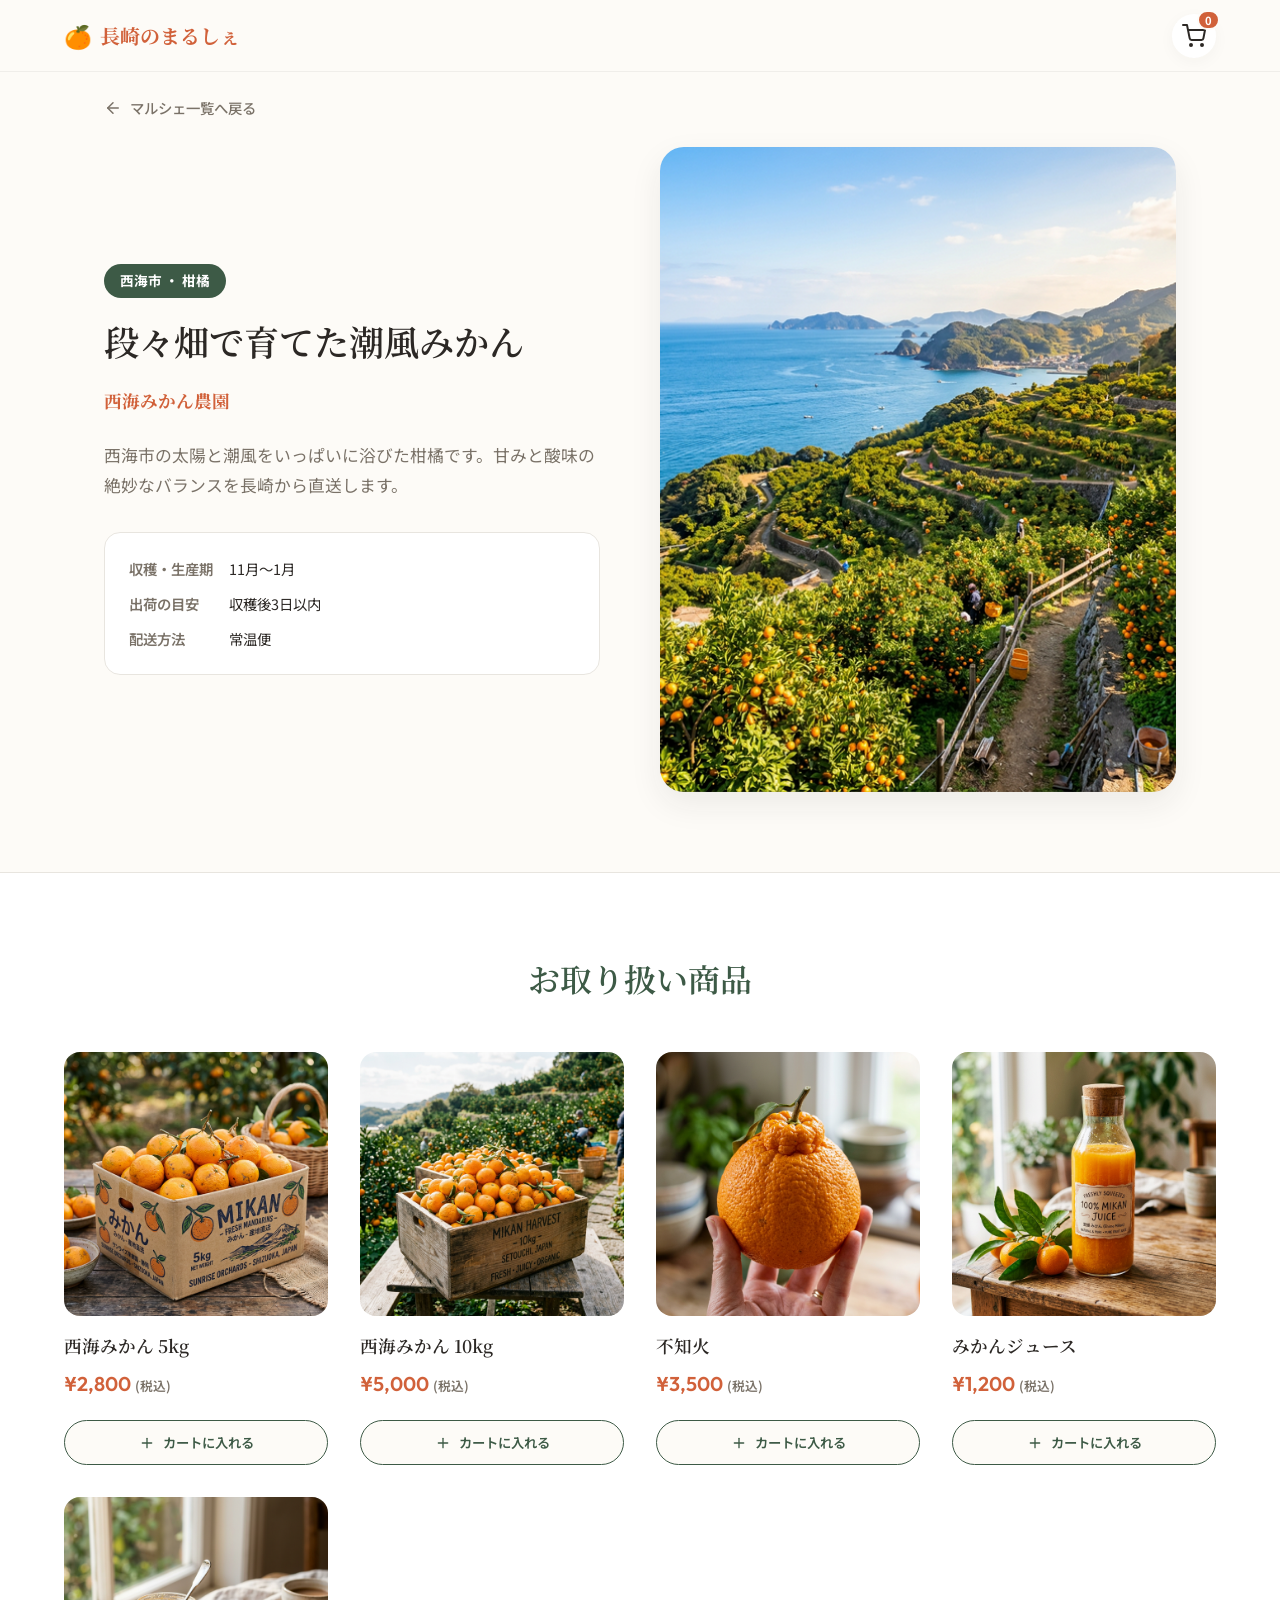
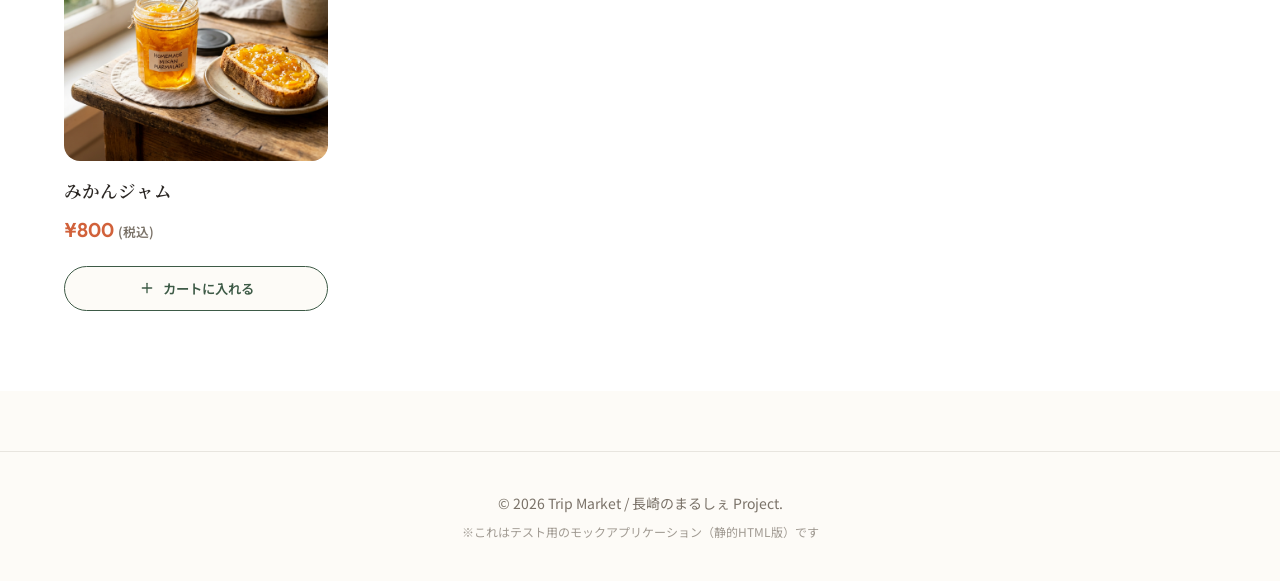
==== shop01.html @ 1cb3d5d9 "最初" ====
<!DOCTYPE html>
<html lang="ja">
<head>
    <meta charset="UTF-8">
    <meta name="viewport" content="width=device-width, initial-scale=1.0">
    <title>西海みかん農園 | 長崎のまるしぇ</title>
    <link rel="preconnect" href="https://fonts.googleapis.com">
    <link rel="preconnect" href="https://fonts.gstatic.com" crossorigin>
    <link href="https://fonts.googleapis.com/css2?family=Noto+Sans+JP:wght@400;500;700&family=Noto+Serif+JP:wght@400;600;900&family=Outfit:wght@300;400;600&display=swap" rel="stylesheet">
    <link rel="stylesheet" href="style.css">
    <meta name="theme-color" content="#fdfbf7">
</head>
<body>
    <header class="global-header">
        <a href="index.html" class="brand-logo">
            <span class="marche-icon">🍊</span> 長崎のまるしぇ
        </a>
        <div class="header-actions">
            <button class="cart-btn" aria-label="カートを見る">
                <svg width="24" height="24" viewBox="0 0 24 24" fill="none" stroke="currentColor" stroke-width="2" stroke-linecap="round" stroke-linejoin="round"><circle cx="9" cy="21" r="1"></circle><circle cx="20" cy="21" r="1"></circle><path d="M1 1h4l2.68 13.39a2 2 0 0 0 2 1.61h9.72a2 2 0 0 0 2-1.61L23 6H6"></path></svg>
                <span class="cart-badge">0</span>
            </button>
        </div>
    </header>

<main>
    <div class="shop-view">
        <div class="shop-nav">
            <a href="index.html" class="back-btn">
                <svg width="18" height="18" viewBox="0 0 24 24" fill="none" stroke="currentColor" stroke-width="2" stroke-linecap="round" stroke-linejoin="round"><line x1="19" y1="12" x2="5" y2="12"></line><polyline points="12 19 5 12 12 5"></polyline></svg>
                マルシェ一覧へ戻る
            </a>
        </div>
        <div class="shop-hero">
            <div class="shop-hero-content">
                <span class="shop-hero-area">西海市 ・ 柑橘</span>
                <h1 class="shop-hero-concept serif">段々畑で育てた潮風みかん</h1>
                <h2 class="shop-hero-name">西海みかん農園</h2>
                <p class="shop-hero-desc">西海市の太陽と潮風をいっぱいに浴びた柑橘です。甘みと酸味の絶妙なバランスを長崎から直送します。</p>
                <div class="shop-meta-info">
                    <div class="shop-meta-item">
                        <span class="shop-meta-label">収穫・生産期</span>
                        <span class="shop-meta-value">11月〜1月</span>
                    </div>
                    <div class="shop-meta-item">
                        <span class="shop-meta-label">出荷の目安</span>
                        <span class="shop-meta-value">収穫後3日以内</span>
                    </div>
                    <div class="shop-meta-item">
                        <span class="shop-meta-label">配送方法</span>
                        <span class="shop-meta-value">常温便</span>
                    </div>
                </div>
            </div>
            <div class="shop-hero-image">
                <img src="images/shop01_hero.png" alt="西海みかん農園のイメージ">
            </div>
        </div>
        <div class="products-section">
            <div class="products-section-inner">
                <h3 class="section-title serif">お取り扱い商品</h3>
                <div class="products-grid">

                    <div class="product-card">
                        <div class="product-img-wrap">
                            <img src="images/shop01_p1.png" alt="西海みかん 5kg" class="product-img" loading="lazy">
                        </div>
                        <div class="product-info">
                            <h4 class="product-name">西海みかん 5kg</h4>
                            <div class="product-price">&yen;2,800 <span>(税込)</span></div>
                            <button class="add-cart-btn" onclick="addToCart('p001')">
                                <svg width="16" height="16" viewBox="0 0 24 24" fill="none" stroke="currentColor" stroke-width="2" stroke-linecap="round" stroke-linejoin="round"><line x1="12" y1="5" x2="12" y2="19"></line><line x1="5" y1="12" x2="19" y2="12"></line></svg>
                                カートに入れる
                            </button>
                        </div>
                    </div>

                    <div class="product-card">
                        <div class="product-img-wrap">
                            <img src="images/shop01_p2.png" alt="西海みかん 10kg" class="product-img" loading="lazy">
                        </div>
                        <div class="product-info">
                            <h4 class="product-name">西海みかん 10kg</h4>
                            <div class="product-price">&yen;5,000 <span>(税込)</span></div>
                            <button class="add-cart-btn" onclick="addToCart('p002')">
                                <svg width="16" height="16" viewBox="0 0 24 24" fill="none" stroke="currentColor" stroke-width="2" stroke-linecap="round" stroke-linejoin="round"><line x1="12" y1="5" x2="12" y2="19"></line><line x1="5" y1="12" x2="19" y2="12"></line></svg>
                                カートに入れる
                            </button>
                        </div>
                    </div>

                    <div class="product-card">
                        <div class="product-img-wrap">
                            <img src="images/shop01_p3.png" alt="不知火" class="product-img" loading="lazy">
                        </div>
                        <div class="product-info">
                            <h4 class="product-name">不知火</h4>
                            <div class="product-price">&yen;3,500 <span>(税込)</span></div>
                            <button class="add-cart-btn" onclick="addToCart('p003')">
                                <svg width="16" height="16" viewBox="0 0 24 24" fill="none" stroke="currentColor" stroke-width="2" stroke-linecap="round" stroke-linejoin="round"><line x1="12" y1="5" x2="12" y2="19"></line><line x1="5" y1="12" x2="19" y2="12"></line></svg>
                                カートに入れる
                            </button>
                        </div>
                    </div>

                    <div class="product-card">
                        <div class="product-img-wrap">
                            <img src="images/shop01_p4.png" alt="みかんジュース" class="product-img" loading="lazy">
                        </div>
                        <div class="product-info">
                            <h4 class="product-name">みかんジュース</h4>
                            <div class="product-price">&yen;1,200 <span>(税込)</span></div>
                            <button class="add-cart-btn" onclick="addToCart('p004')">
                                <svg width="16" height="16" viewBox="0 0 24 24" fill="none" stroke="currentColor" stroke-width="2" stroke-linecap="round" stroke-linejoin="round"><line x1="12" y1="5" x2="12" y2="19"></line><line x1="5" y1="12" x2="19" y2="12"></line></svg>
                                カートに入れる
                            </button>
                        </div>
                    </div>

                    <div class="product-card">
                        <div class="product-img-wrap">
                            <img src="images/shop01_p5.png" alt="みかんジャム" class="product-img" loading="lazy">
                        </div>
                        <div class="product-info">
                            <h4 class="product-name">みかんジャム</h4>
                            <div class="product-price">&yen;800 <span>(税込)</span></div>
                            <button class="add-cart-btn" onclick="addToCart('p005')">
                                <svg width="16" height="16" viewBox="0 0 24 24" fill="none" stroke="currentColor" stroke-width="2" stroke-linecap="round" stroke-linejoin="round"><line x1="12" y1="5" x2="12" y2="19"></line><line x1="5" y1="12" x2="19" y2="12"></line></svg>
                                カートに入れる
                            </button>
                        </div>
                    </div>

                </div>
            </div>
        </div>
    </div>
</main>

    <footer class="global-footer">
        <p>&copy; 2026 Trip Market / 長崎のまるしぇ Project.</p>
        <p class="footnote">※これはテスト用のモックアプリケーション（静的HTML版）です</p>
    </footer>
    <script>
        // Simple global cart logic
        let cartCount = 0;
        function addToCart(productId) {
            cartCount++;
            const badge = document.querySelector('.cart-badge');
            if (badge) {
                badge.textContent = cartCount;
                badge.style.transform = 'scale(1.5)';
                setTimeout(() => { badge.style.transform = 'scale(1)'; }, 200);
            }
        }
    </script>
</body></html>
---- style.css ----
/* ==================================
   CSS Variables & Design Tokens
   ================================== */
:root {
  /* Warm, natural palette inspired by Nagasaki Marche */
  --color-primary: #D1613A; /* Terracotta / Mikan */
  --color-primary-dark: #A84928;
  --color-secondary: #3D5A46; /* Matcha / Forest Green */
  --color-secondary-light: #5A7E65;
  --color-bg-body: #FDFBF7; /* Warm Paper */
  --color-bg-surface: #FFFFFF;
  --color-text-main: #2C2825;
  --color-text-muted: #7A7268;
  --color-border: #E8E5DF;
  
  --font-serif: 'Noto Serif JP', serif;
  --font-sans: 'Noto Sans JP', sans-serif;
  --font-en: 'Outfit', sans-serif;
  
  --shadow-sm: 0 4px 16px rgba(44, 40, 37, 0.04);
  --shadow-md: 0 12px 32px rgba(44, 40, 37, 0.08);
  --shadow-hover: 0 20px 48px rgba(44, 40, 37, 0.12);
  
  --radius-sm: 8px;
  --radius-md: 16px;
  --radius-lg: 24px;
  --radius-full: 999px;
  
  --transition-fast: all 0.2s cubic-bezier(0.25, 0.8, 0.25, 1);
  --transition-smooth: all 0.4s cubic-bezier(0.16, 1, 0.3, 1);
  
  --spacing-container: 5vw;
}

/* ==================================
   Reset & Base Styles
   ================================== */
* {
  margin: 0;
  padding: 0;
  box-sizing: border-box;
}

body {
  font-family: var(--font-sans);
  background-color: var(--color-bg-body);
  color: var(--color-text-main);
  line-height: 1.6;
  -webkit-font-smoothing: antialiased;
  -moz-osx-font-smoothing: grayscale;
}

h1, h2, h3, h4, .serif {
  font-family: var(--font-serif);
  font-weight: 600;
}

a {
  text-decoration: none;
  color: inherit;
}

img {
  max-width: 100%;
  border-radius: var(--radius-sm);
  display: block;
}

button {
  font-family: var(--font-sans);
  cursor: pointer;
  border: none;
  background: none;
}

/* ==================================
   Layout & Components
   ================================== */
.global-header {
  position: fixed;
  top: 0;
  left: 0;
  right: 0;
  height: 72px;
  background: rgba(253, 251, 247, 0.85);
  backdrop-filter: blur(12px);
  -webkit-backdrop-filter: blur(12px);
  display: flex;
  align-items: center;
  justify-content: space-between;
  padding: 0 var(--spacing-container);
  z-index: 100;
  border-bottom: 1px solid rgba(0,0,0,0.05);
  transition: var(--transition-smooth);
}

.brand-logo {
  font-family: var(--font-serif);
  font-size: 1.25rem;
  font-weight: 700;
  color: var(--color-primary);
  display: flex;
  align-items: center;
  gap: 8px;
  transition: opacity 0.2s;
}

.brand-logo:hover {
  opacity: 0.8;
}

.marche-icon {
  font-size: 1.4rem;
}

.header-actions .cart-btn {
  position: relative;
  display: flex;
  justify-content: center;
  align-items: center;
  width: 44px;
  height: 44px;
  border-radius: var(--radius-full);
  background: var(--color-bg-surface);
  color: var(--color-text-main);
  box-shadow: var(--shadow-sm);
  transition: var(--transition-fast);
}

.header-actions .cart-btn:hover {
  transform: translateY(-2px);
  box-shadow: var(--shadow-md);
  color: var(--color-primary);
}

.cart-badge {
  position: absolute;
  top: -4px;
  right: -4px;
  background: var(--color-primary);
  color: #fff;
  font-size: 0.7rem;
  font-weight: 700;
  height: 20px;
  min-width: 20px;
  border-radius: 10px;
  display: flex;
  align-items: center;
  justify-content: center;
  padding: 0 6px;
  border: 2px solid var(--color-bg-body);
}

main {
  min-height: calc(100vh - 72px - 80px);
  padding-top: 72px; /* Offset for fixed header */
}

.global-footer {
  text-align: center;
  padding: 40px var(--spacing-container);
  color: var(--color-text-muted);
  font-size: 0.875rem;
  border-top: 1px solid var(--color-border);
  margin-top: 60px;
}

.global-footer .footnote {
  font-size: 0.75rem;
  margin-top: 8px;
  opacity: 0.7;
}

/* Loader */
.loader {
  display: flex;
  flex-direction: column;
  justify-content: center;
  align-items: center;
  height: 60vh;
  gap: 16px;
  color: var(--color-primary);
}

.spinner {
  width: 40px;
  height: 40px;
  border: 3px solid rgba(209, 97, 58, 0.2);
  border-top-color: var(--color-primary);
  border-radius: 50%;
  animation: spin 1s linear infinite;
}

@keyframes spin { 0% { transform: rotate(0deg); } 100% { transform: rotate(360deg); } }

/* ==================================
   Home View: Marche Portal
   ================================== */
.hero-section {
  text-align: center;
  padding: 80px var(--spacing-container) 60px;
  background: linear-gradient(180deg, rgba(235,241,235,0.6) 0%, rgba(253,251,247,0) 100%);
}

.hero-subtitle {
  font-family: var(--font-en);
  font-size: 0.9rem;
  text-transform: uppercase;
  letter-spacing: 0.2em;
  color: var(--color-secondary);
  margin-bottom: 16px;
  display: block;
}

.hero-title {
  font-size: 2.5rem;
  color: var(--color-secondary);
  margin-bottom: 24px;
  line-height: 1.3;
}

.hero-desc {
  color: var(--color-text-muted);
  max-width: 600px;
  margin: 0 auto;
  font-size: 1.05rem;
}

.shops-grid {
  display: grid;
  grid-template-columns: repeat(auto-fill, minmax(280px, 1fr));
  gap: 32px;
  padding: 0 var(--spacing-container) 80px;
  max-width: 1400px;
  margin: 0 auto;
}

/* Shop Card */
.shop-card {
  background: var(--color-bg-surface);
  border-radius: var(--radius-md);
  overflow: hidden;
  box-shadow: var(--shadow-sm);
  transition: var(--transition-smooth);
  display: flex;
  flex-direction: column;
  text-align: left;
  border: 1px solid transparent;
}

.shop-card:hover {
  transform: translateY(-8px);
  box-shadow: var(--shadow-hover);
  border-color: rgba(209, 97, 58, 0.2);
}

.shop-card-img-wrap {
  position: relative;
  aspect-ratio: 4/3;
  overflow: hidden;
}

.shop-card-img {
  width: 100%;
  height: 100%;
  object-fit: cover;
  transition: transform 0.6s cubic-bezier(0.16, 1, 0.3, 1);
  border-radius: 0;
}

.shop-card:hover .shop-card-img {
  transform: scale(1.05);
}

.shop-category-badge {
  position: absolute;
  top: 16px;
  left: 16px;
  background: rgba(255,255,255,0.9);
  backdrop-filter: blur(4px);
  color: var(--color-secondary);
  font-size: 0.75rem;
  font-weight: 700;
  padding: 4px 12px;
  border-radius: var(--radius-full);
}

.shop-card-body {
  padding: 24px;
  flex: 1;
  display: flex;
  flex-direction: column;
}

.shop-card-area {
  font-size: 0.8rem;
  color: var(--color-primary);
  font-weight: 600;
  margin-bottom: 8px;
  display: flex;
  align-items: center;
  gap: 4px;
}

.shop-card-title {
  font-size: 1.25rem;
  margin-bottom: 8px;
  color: var(--color-text-main);
}

.shop-card-concept {
  font-size: 0.9rem;
  color: var(--color-text-muted);
  line-height: 1.5;
  margin-bottom: 24px;
  flex: 1;
}

.shop-card-action {
  font-weight: 600;
  color: var(--color-secondary);
  font-size: 0.9rem;
  display: flex;
  align-items: center;
  gap: 8px;
  transition: var(--transition-fast);
}

.shop-card:hover .shop-card-action {
  color: var(--color-primary);
  gap: 12px;
}

/* ==================================
   Shop View: Pera-ichi EC Let
   ================================== */
.shop-view {
  animation: fadeIn 0.5s ease-out forwards;
}

@keyframes fadeIn {
  from { opacity: 0; transform: translateY(10px); }
  to { opacity: 1; transform: translateY(0); }
}

.shop-nav {
  padding: 24px var(--spacing-container);
  max-width: 1200px;
  margin: 0 auto;
}

.back-btn {
  display: inline-flex;
  align-items: center;
  gap: 8px;
  color: var(--color-text-muted);
  font-size: 0.9rem;
  font-weight: 500;
  transition: var(--transition-fast);
}

.back-btn:hover {
  color: var(--color-primary);
}

/* Shop Hero */
.shop-hero {
  max-width: 1200px;
  margin: 0 auto;
  padding: 0 var(--spacing-container);
  display: grid;
  grid-template-columns: 1fr 1fr;
  gap: 40px;
  align-items: center;
  margin-bottom: 80px;
}

.shop-hero-image {
  aspect-ratio: 4/5;
  border-radius: var(--radius-lg);
  overflow: hidden;
  box-shadow: var(--shadow-md);
}

.shop-hero-image img {
  width: 100%;
  height: 100%;
  object-fit: cover;
  border-radius: 0;
}

.shop-hero-content {
  padding-right: 20px;
}

.shop-hero-area {
  display: inline-block;
  font-size: 0.85rem;
  font-weight: 700;
  color: #fff;
  background: var(--color-secondary);
  padding: 6px 16px;
  border-radius: var(--radius-full);
  margin-bottom: 20px;
}

.shop-hero-concept {
  font-size: 2.2rem;
  line-height: 1.3;
  margin-bottom: 24px;
  color: var(--color-text-main);
}

.shop-hero-name {
  font-size: 1.1rem;
  color: var(--color-primary);
  font-weight: 700;
  margin-bottom: 24px;
}

.shop-hero-desc {
  font-size: 1.05rem;
  color: var(--color-text-muted);
  line-height: 1.8;
  margin-bottom: 32px;
}

.shop-meta-info {
  background: #fff;
  padding: 24px;
  border-radius: var(--radius-md);
  border: 1px solid var(--color-border);
}

.shop-meta-item {
  display: flex;
  margin-bottom: 12px;
  font-size: 0.9rem;
}

.shop-meta-item:last-child {
  margin-bottom: 0;
}

.shop-meta-label {
  width: 100px;
  color: var(--color-text-muted);
  font-weight: 600;
}

.shop-meta-value {
  color: var(--color-text-main);
  flex: 1;
}

/* Products Section */
.products-section {
  background: var(--color-bg-surface);
  padding: 80px var(--spacing-container);
  border-top: 1px solid var(--color-border);
}

.products-section-inner {
  max-width: 1200px;
  margin: 0 auto;
}

.section-title {
  text-align: center;
  font-size: 2rem;
  color: var(--color-secondary);
  margin-bottom: 48px;
}

.products-grid {
  display: grid;
  grid-template-columns: repeat(auto-fill, minmax(260px, 1fr));
  gap: 32px;
}

.product-card {
  display: flex;
  flex-direction: column;
  transition: var(--transition-fast);
}

.product-card:hover .product-img {
  transform: translateY(-4px);
  box-shadow: var(--shadow-hover);
}

.product-img-wrap {
  aspect-ratio: 1/1;
  border-radius: var(--radius-md);
  overflow: hidden;
  margin-bottom: 16px;
  background: #f0f0f0;
}

.product-img {
  width: 100%;
  height: 100%;
  object-fit: cover;
  transition: var(--transition-smooth);
  border-radius: 0;
}

.product-info {
  display: flex;
  flex-direction: column;
  gap: 8px;
}

.product-name {
  font-size: 1.1rem;
  font-weight: 600;
  color: var(--color-text-main);
}

.product-price {
  font-family: var(--font-en);
  font-size: 1.25rem;
  color: var(--color-primary);
  font-weight: 600;
}

.product-price span {
  font-size: 0.8rem;
  color: var(--color-text-muted);
  font-family: var(--font-sans);
}

.add-cart-btn {
  margin-top: 12px;
  background: var(--color-bg-body);
  border: 1px solid var(--color-secondary);
  color: var(--color-secondary);
  padding: 12px 0;
  border-radius: var(--radius-full);
  font-weight: 600;
  display: flex;
  align-items: center;
  justify-content: center;
  gap: 8px;
  transition: var(--transition-fast);
}

.add-cart-btn:hover {
  background: var(--color-secondary);
  color: #fff;
  transform: translateY(-2px);
  box-shadow: var(--shadow-sm);
}

/* ==================================
   Responsive Design
   ================================== */
@media (max-width: 900px) {
  .shop-hero {
    grid-template-columns: 1fr;
    gap: 32px;
  }
  
  .shop-hero-image {
    aspect-ratio: 16/9;
  }
  
  .shop-hero-content {
    padding-right: 0;
  }
}

@media (max-width: 600px) {
  .hero-title {
    font-size: 2rem;
  }
  
  .shop-hero-concept {
    font-size: 1.8rem;
  }
  
  .products-grid {
    grid-template-columns: repeat(2, 1fr);
    gap: 16px;
  }
  
  .products-section {
    padding: 60px 16px;
  }
  
  .add-cart-btn {
    font-size: 0.85rem;
    padding: 10px 0;
  }
}

@media (max-width: 400px) {
  .products-grid {
    grid-template-columns: 1fr;
  }
}
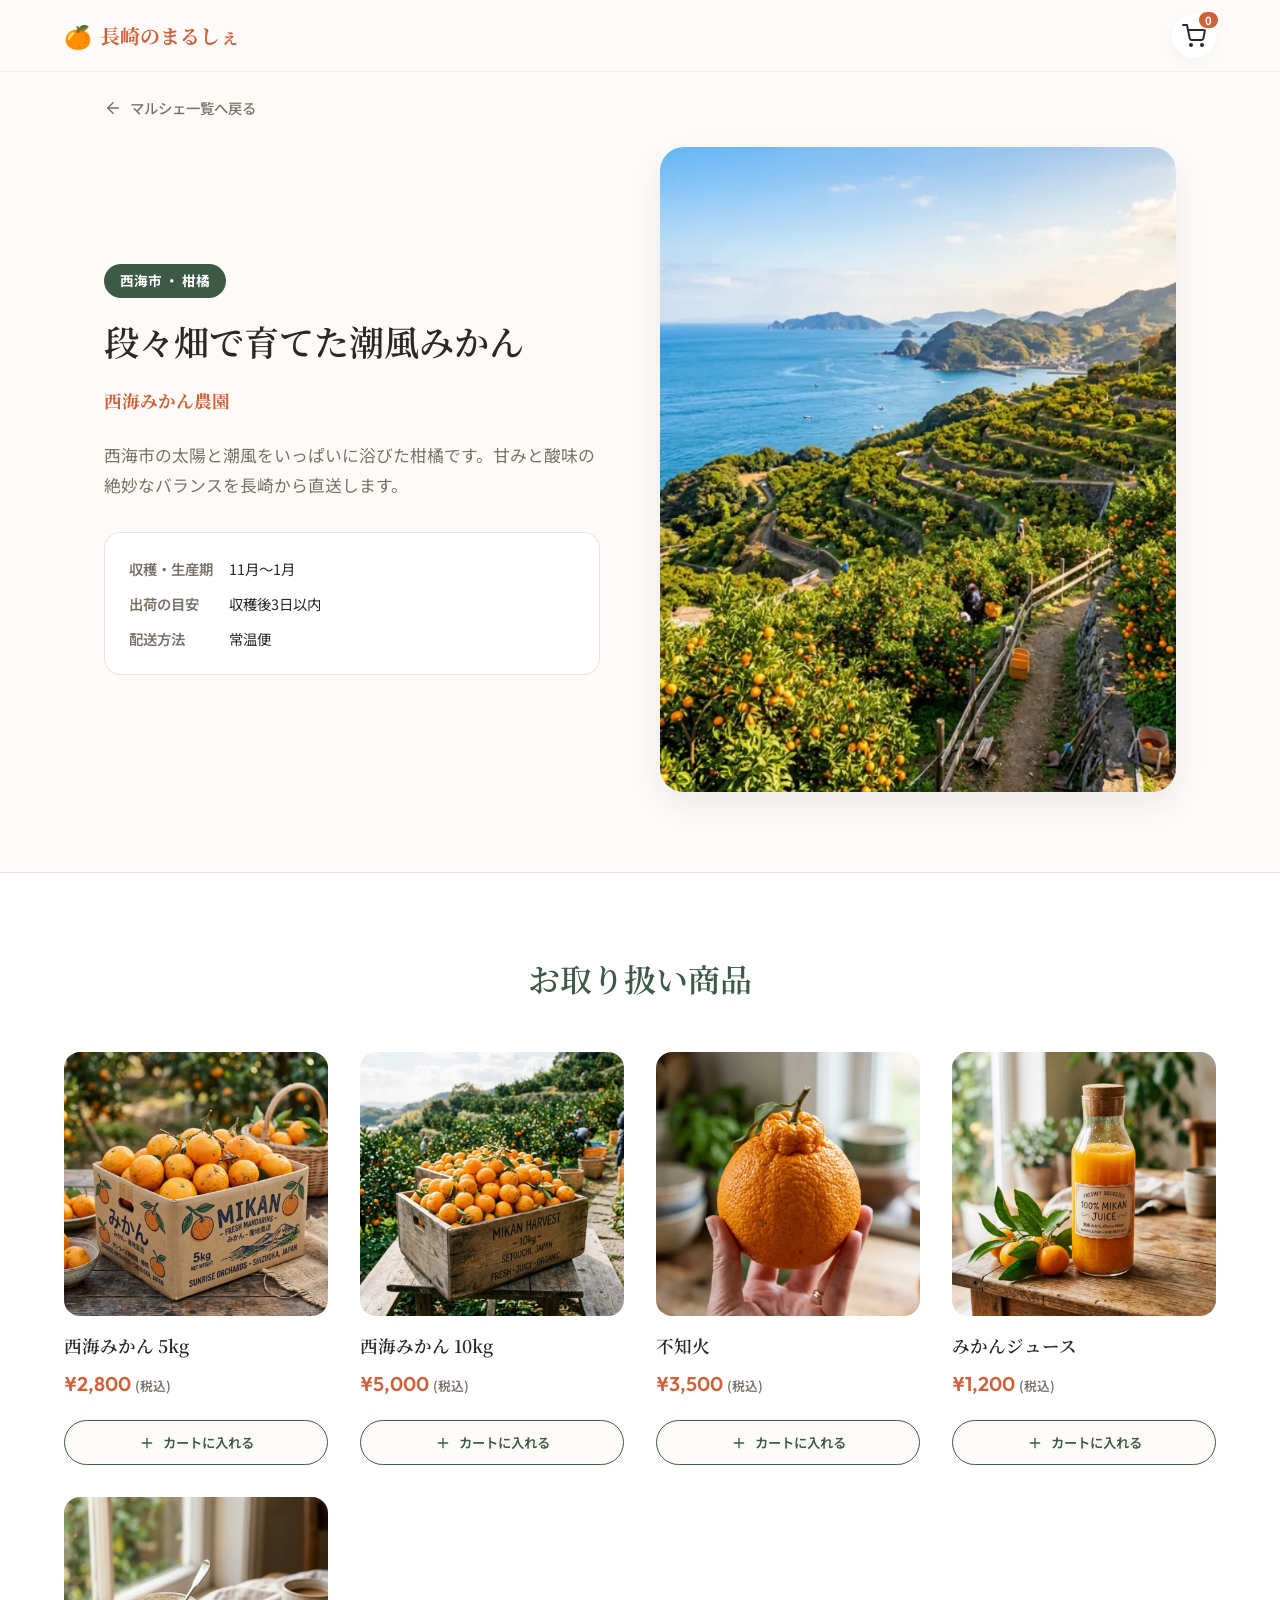
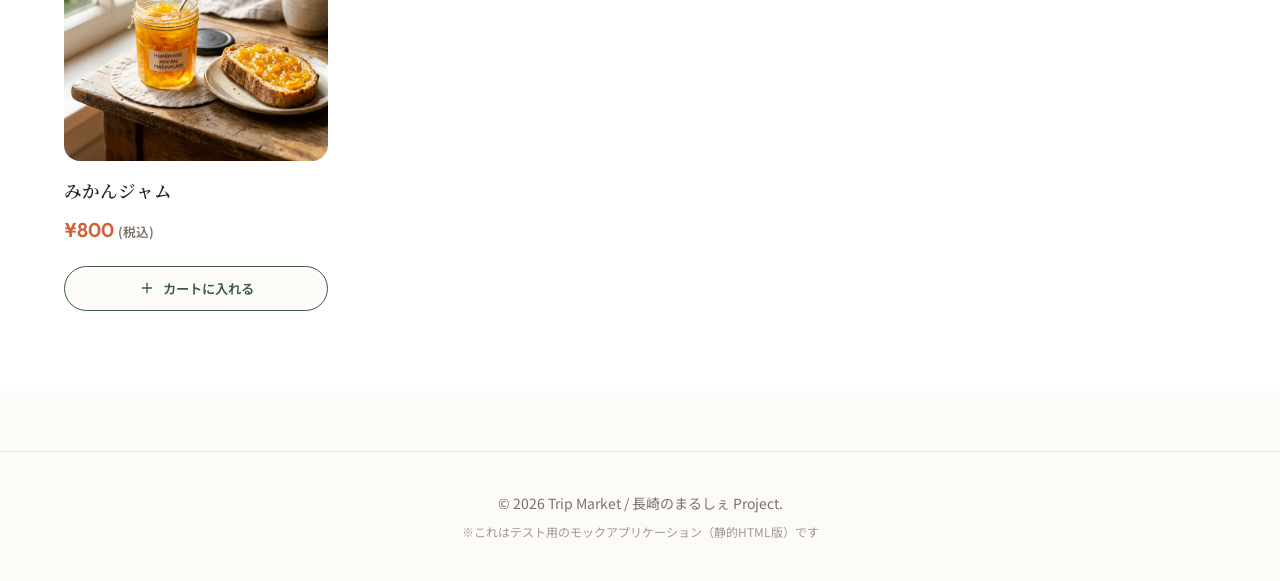
==== commit 2a50a741: "webpに変換" ====
--- a/shop01.html
+++ b/shop01.html
@@ -53,7 +53,7 @@
                 </div>
             </div>
             <div class="shop-hero-image">
-                <img src="images/shop01_hero.png" alt="西海みかん農園のイメージ">
+                <img src="images/shop01_hero.webp" alt="西海みかん農園のイメージ">
             </div>
         </div>
         <div class="products-section">
@@ -63,7 +63,7 @@
 
                     <div class="product-card">
                         <div class="product-img-wrap">
-                            <img src="images/shop01_p1.png" alt="西海みかん 5kg" class="product-img" loading="lazy">
+                            <img src="images/shop01_p1.webp" alt="西海みかん 5kg" class="product-img" loading="lazy">
                         </div>
                         <div class="product-info">
                             <h4 class="product-name">西海みかん 5kg</h4>
@@ -77,7 +77,7 @@
 
                     <div class="product-card">
                         <div class="product-img-wrap">
-                            <img src="images/shop01_p2.png" alt="西海みかん 10kg" class="product-img" loading="lazy">
+                            <img src="images/shop01_p2.webp" alt="西海みかん 10kg" class="product-img" loading="lazy">
                         </div>
                         <div class="product-info">
                             <h4 class="product-name">西海みかん 10kg</h4>
@@ -91,7 +91,7 @@
 
                     <div class="product-card">
                         <div class="product-img-wrap">
-                            <img src="images/shop01_p3.png" alt="不知火" class="product-img" loading="lazy">
+                            <img src="images/shop01_p3.webp" alt="不知火" class="product-img" loading="lazy">
                         </div>
                         <div class="product-info">
                             <h4 class="product-name">不知火</h4>
@@ -105,7 +105,7 @@
 
                     <div class="product-card">
                         <div class="product-img-wrap">
-                            <img src="images/shop01_p4.png" alt="みかんジュース" class="product-img" loading="lazy">
+                            <img src="images/shop01_p4.webp" alt="みかんジュース" class="product-img" loading="lazy">
                         </div>
                         <div class="product-info">
                             <h4 class="product-name">みかんジュース</h4>
@@ -119,7 +119,7 @@
 
                     <div class="product-card">
                         <div class="product-img-wrap">
-                            <img src="images/shop01_p5.png" alt="みかんジャム" class="product-img" loading="lazy">
+                            <img src="images/shop01_p5.webp" alt="みかんジャム" class="product-img" loading="lazy">
                         </div>
                         <div class="product-info">
                             <h4 class="product-name">みかんジャム</h4>
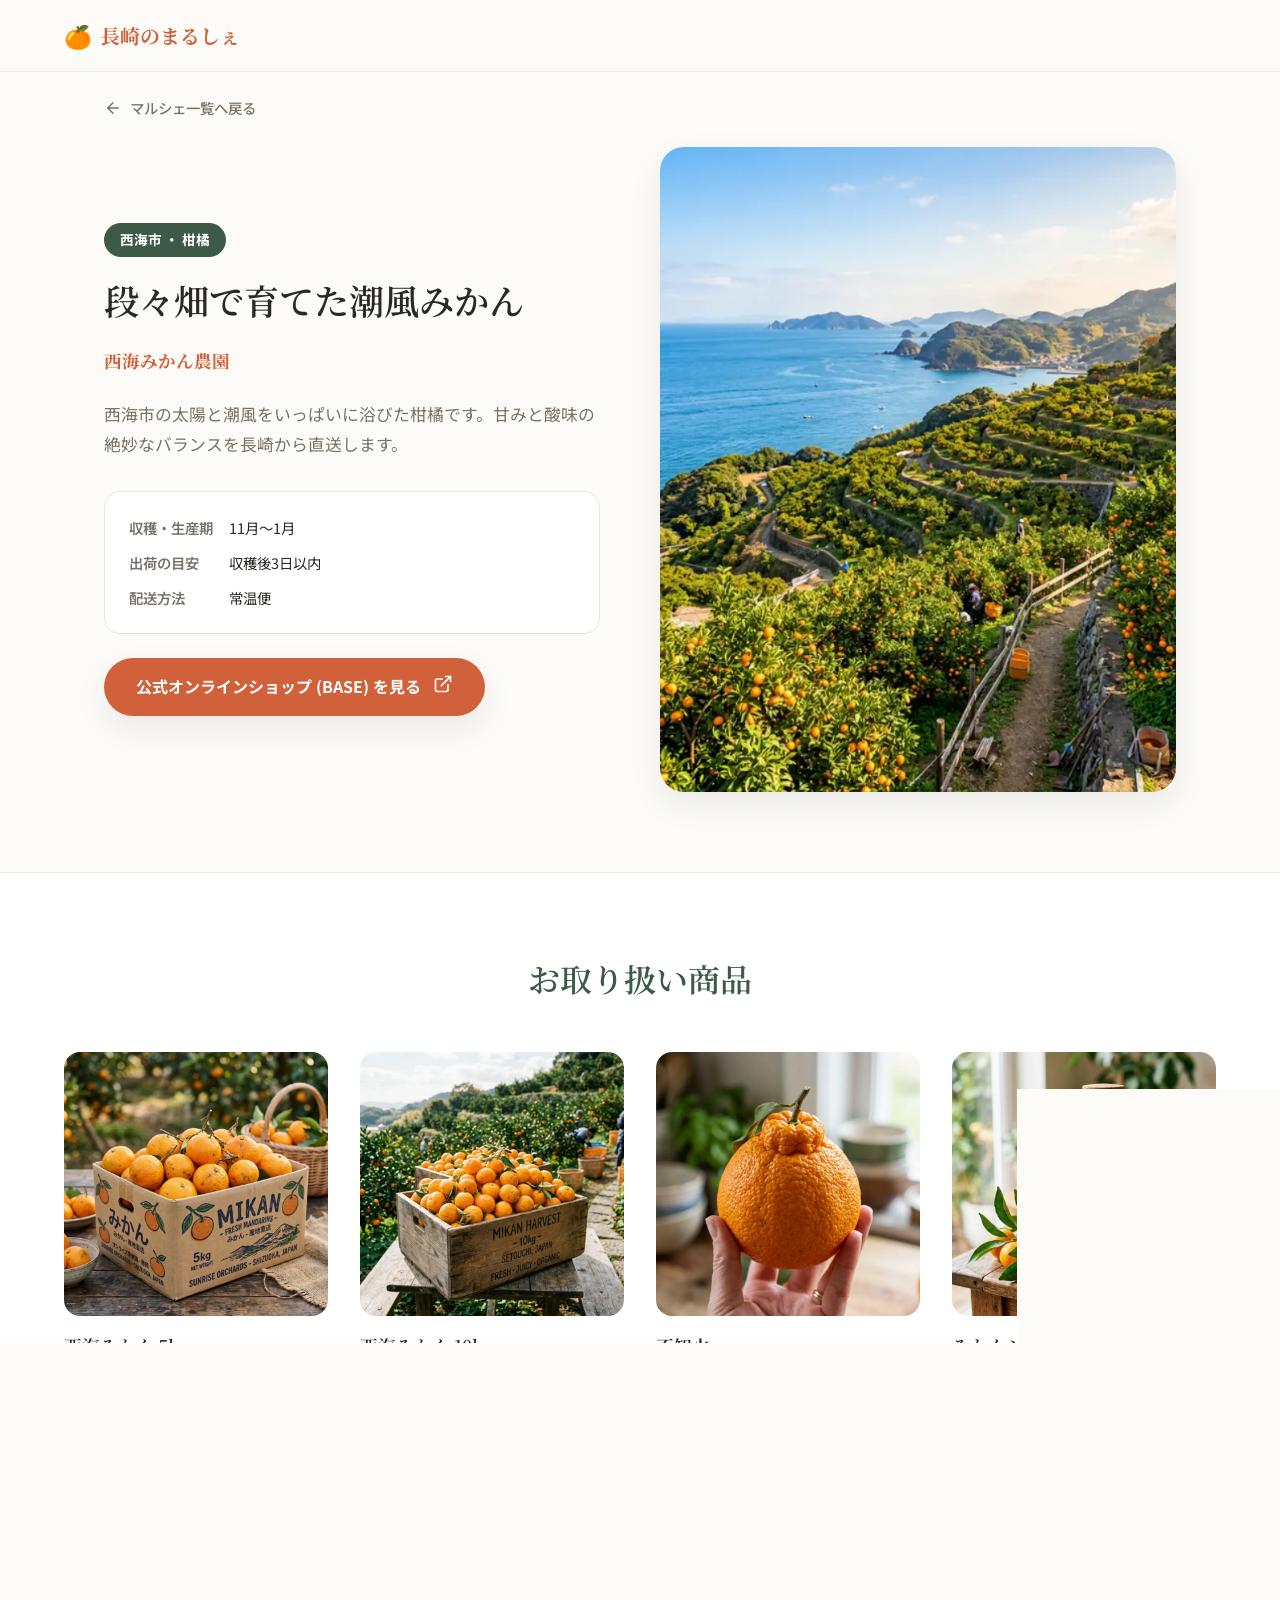
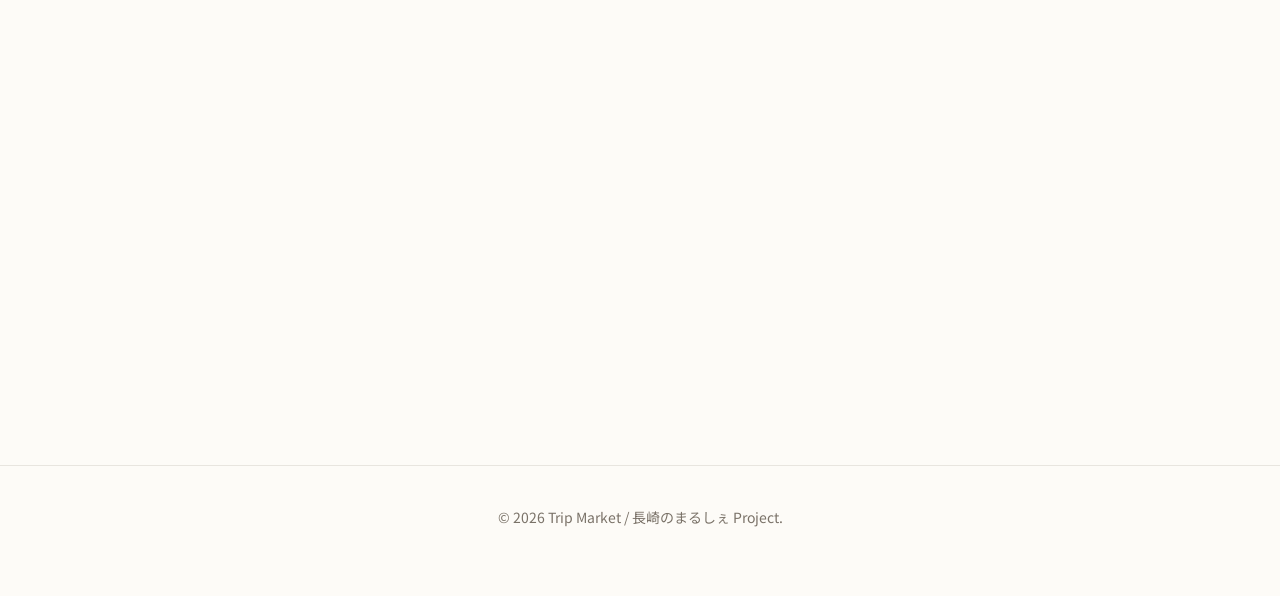
==== commit 027680d0: "店舗追加" ====
--- a/shop01.html
+++ b/shop01.html
@@ -1,157 +1,158 @@
 <!DOCTYPE html>
 <html lang="ja">
+
 <head>
     <meta charset="UTF-8">
     <meta name="viewport" content="width=device-width, initial-scale=1.0">
     <title>西海みかん農園 | 長崎のまるしぇ</title>
     <link rel="preconnect" href="https://fonts.googleapis.com">
     <link rel="preconnect" href="https://fonts.gstatic.com" crossorigin>
-    <link href="https://fonts.googleapis.com/css2?family=Noto+Sans+JP:wght@400;500;700&family=Noto+Serif+JP:wght@400;600;900&family=Outfit:wght@300;400;600&display=swap" rel="stylesheet">
+    <link
+        href="https://fonts.googleapis.com/css2?family=Noto+Sans+JP:wght@400;500;700&family=Noto+Serif+JP:wght@400;600;900&family=Outfit:wght@300;400;600&display=swap"
+        rel="stylesheet">
     <link rel="stylesheet" href="style.css">
     <meta name="theme-color" content="#fdfbf7">
 </head>
+
 <body>
     <header class="global-header">
         <a href="index.html" class="brand-logo">
             <span class="marche-icon">🍊</span> 長崎のまるしぇ
         </a>
         <div class="header-actions">
-            <button class="cart-btn" aria-label="カートを見る">
-                <svg width="24" height="24" viewBox="0 0 24 24" fill="none" stroke="currentColor" stroke-width="2" stroke-linecap="round" stroke-linejoin="round"><circle cx="9" cy="21" r="1"></circle><circle cx="20" cy="21" r="1"></circle><path d="M1 1h4l2.68 13.39a2 2 0 0 0 2 1.61h9.72a2 2 0 0 0 2-1.61L23 6H6"></path></svg>
-                <span class="cart-badge">0</span>
-            </button>
+            <!-- Cart Button Removed -->
         </div>
     </header>
 
-<main>
-    <div class="shop-view">
-        <div class="shop-nav">
-            <a href="index.html" class="back-btn">
-                <svg width="18" height="18" viewBox="0 0 24 24" fill="none" stroke="currentColor" stroke-width="2" stroke-linecap="round" stroke-linejoin="round"><line x1="19" y1="12" x2="5" y2="12"></line><polyline points="12 19 5 12 12 5"></polyline></svg>
-                マルシェ一覧へ戻る
-            </a>
-        </div>
-        <div class="shop-hero">
-            <div class="shop-hero-content">
-                <span class="shop-hero-area">西海市 ・ 柑橘</span>
-                <h1 class="shop-hero-concept serif">段々畑で育てた潮風みかん</h1>
-                <h2 class="shop-hero-name">西海みかん農園</h2>
-                <p class="shop-hero-desc">西海市の太陽と潮風をいっぱいに浴びた柑橘です。甘みと酸味の絶妙なバランスを長崎から直送します。</p>
-                <div class="shop-meta-info">
-                    <div class="shop-meta-item">
-                        <span class="shop-meta-label">収穫・生産期</span>
-                        <span class="shop-meta-value">11月〜1月</span>
+    <main>
+        <div class="shop-view">
+            <div class="shop-nav">
+                <a href="index.html" class="back-btn">
+                    <svg width="18" height="18" viewBox="0 0 24 24" fill="none" stroke="currentColor" stroke-width="2"
+                        stroke-linecap="round" stroke-linejoin="round">
+                        <line x1="19" y1="12" x2="5" y2="12"></line>
+                        <polyline points="12 19 5 12 12 5"></polyline>
+                    </svg>
+                    マルシェ一覧へ戻る
+                </a>
+            </div>
+            <div class="shop-hero">
+                <div class="shop-hero-content">
+                    <span class="shop-hero-area">西海市 ・ 柑橘</span>
+                    <h1 class="shop-hero-concept serif">段々畑で育てた潮風みかん</h1>
+                    <h2 class="shop-hero-name">西海みかん農園</h2>
+                    <p class="shop-hero-desc">西海市の太陽と潮風をいっぱいに浴びた柑橘です。甘みと酸味の絶妙なバランスを長崎から直送します。</p>
+                    <div class="shop-meta-info">
+                        <div class="shop-meta-item">
+                            <span class="shop-meta-label">収穫・生産期</span>
+                            <span class="shop-meta-value">11月〜1月</span>
+                        </div>
+                        <div class="shop-meta-item">
+                            <span class="shop-meta-label">出荷の目安</span>
+                            <span class="shop-meta-value">収穫後3日以内</span>
+                        </div>
+                        <div class="shop-meta-item">
+                            <span class="shop-meta-label">配送方法</span>
+                            <span class="shop-meta-value">常温便</span>
+                        </div>
                     </div>
-                    <div class="shop-meta-item">
-                        <span class="shop-meta-label">出荷の目安</span>
-                        <span class="shop-meta-value">収穫後3日以内</span>
-                    </div>
-                    <div class="shop-meta-item">
-                        <span class="shop-meta-label">配送方法</span>
-                        <span class="shop-meta-value">常温便</span>
+                    <a href="https://thebase.in/" target="_blank" rel="noopener" class="shop-external-link">
+                        公式オンラインショップ (BASE) を見る
+                        <svg width="20" height="20" viewBox="0 0 24 24" fill="none" stroke="currentColor"
+                            stroke-width="2" stroke-linecap="round" stroke-linejoin="round">
+                            <path d="M18 13v6a2 2 0 0 1-2 2H5a2 2 0 0 1-2-2V8a2 2 0 0 1 2-2h6"></path>
+                            <polyline points="15 3 21 3 21 9"></polyline>
+                            <line x1="10" y1="14" x2="21" y2="3"></line>
+                        </svg>
+                    </a>
+                </div>
+                <div class="shop-hero-image">
+                    <img src="images/shop01_hero.webp" alt="西海みかん農園のイメージ">
+                </div>
+            </div>
+            <div class="products-section">
+                <div class="products-section-inner">
+                    <h3 class="section-title serif">お取り扱い商品</h3>
+                    <div class="products-grid">
+
+                        <div class="product-card">
+                            <div class="product-img-wrap">
+                                <img src="images/shop01_p1.webp" alt="西海みかん 5kg" class="product-img" loading="lazy">
+                            </div>
+                            <div class="product-info">
+                                <h4 class="product-name">西海みかん 5kg</h4>
+                                <div class="product-price">&yen;2,800 <span>(税込)</span></div>
+                                <a href="https://thebase.in/" target="_blank" rel="noopener" class="primary-action-btn">
+                                    公式ショップで見る
+                                </a>
+                            </div>
+                        </div>
+
+                        <div class="product-card">
+                            <div class="product-img-wrap">
+                                <img src="images/shop01_p2.webp" alt="西海みかん 10kg" class="product-img" loading="lazy">
+                            </div>
+                            <div class="product-info">
+                                <h4 class="product-name">西海みかん 10kg</h4>
+                                <div class="product-price">&yen;5,000 <span>(税込)</span></div>
+                                <a href="https://thebase.in/" target="_blank" rel="noopener" class="primary-action-btn">
+                                    公式ショップで見る
+                                </a>
+                            </div>
+                        </div>
+
+                        <div class="product-card">
+                            <div class="product-img-wrap">
+                                <img src="images/shop01_p3.webp" alt="不知火" class="product-img" loading="lazy">
+                            </div>
+                            <div class="product-info">
+                                <h4 class="product-name">不知火</h4>
+                                <div class="product-price">&yen;3,500 <span>(税込)</span></div>
+                                <a href="https://thebase.in/" target="_blank" rel="noopener" class="primary-action-btn">
+                                    公式ショップで見る
+                                </a>
+                            </div>
+                        </div>
+
+                        <div class="product-card">
+                            <div class="product-img-wrap">
+                                <img src="images/shop01_p4.webp" alt="みかんジュース" class="product-img" loading="lazy">
+                            </div>
+                            <div class="product-info">
+                                <h4 class="product-name">みかんジュース</h4>
+                                <div class="product-price">&yen;1,200 <span>(税込)</span></div>
+                                <a href="https://thebase.in/" target="_blank" rel="noopener" class="primary-action-btn">
+                                    公式ショップで見る
+                                </a>
+                            </div>
+                        </div>
+
+                        <div class="product-card">
+                            <div class="product-img-wrap">
+                                <img src="images/shop01_p5.webp" alt="みかんジャム" class="product-img" loading="lazy">
+                            </div>
+                            <div class="product-info">
+                                <h4 class="product-name">みかんジャム</h4>
+                                <div class="product-price">&yen;800 <span>(税込)</span></div>
+                                <a href="https://thebase.in/" target="_blank" rel="noopener" class="primary-action-btn">
+                                    公式ショップで見る
+                                </a>
+                            </div>
+                        </div>
+
                     </div>
                 </div>
             </div>
-            <div class="shop-hero-image">
-                <img src="images/shop01_hero.webp" alt="西海みかん農園のイメージ">
-            </div>
         </div>
-        <div class="products-section">
-            <div class="products-section-inner">
-                <h3 class="section-title serif">お取り扱い商品</h3>
-                <div class="products-grid">
-
-                    <div class="product-card">
-                        <div class="product-img-wrap">
-                            <img src="images/shop01_p1.webp" alt="西海みかん 5kg" class="product-img" loading="lazy">
-                        </div>
-                        <div class="product-info">
-                            <h4 class="product-name">西海みかん 5kg</h4>
-                            <div class="product-price">&yen;2,800 <span>(税込)</span></div>
-                            <button class="add-cart-btn" onclick="addToCart('p001')">
-                                <svg width="16" height="16" viewBox="0 0 24 24" fill="none" stroke="currentColor" stroke-width="2" stroke-linecap="round" stroke-linejoin="round"><line x1="12" y1="5" x2="12" y2="19"></line><line x1="5" y1="12" x2="19" y2="12"></line></svg>
-                                カートに入れる
-                            </button>
-                        </div>
-                    </div>
-
-                    <div class="product-card">
-                        <div class="product-img-wrap">
-                            <img src="images/shop01_p2.webp" alt="西海みかん 10kg" class="product-img" loading="lazy">
-                        </div>
-                        <div class="product-info">
-                            <h4 class="product-name">西海みかん 10kg</h4>
-                            <div class="product-price">&yen;5,000 <span>(税込)</span></div>
-                            <button class="add-cart-btn" onclick="addToCart('p002')">
-                                <svg width="16" height="16" viewBox="0 0 24 24" fill="none" stroke="currentColor" stroke-width="2" stroke-linecap="round" stroke-linejoin="round"><line x1="12" y1="5" x2="12" y2="19"></line><line x1="5" y1="12" x2="19" y2="12"></line></svg>
-                                カートに入れる
-                            </button>
-                        </div>
-                    </div>
-
-                    <div class="product-card">
-                        <div class="product-img-wrap">
-                            <img src="images/shop01_p3.webp" alt="不知火" class="product-img" loading="lazy">
-                        </div>
-                        <div class="product-info">
-                            <h4 class="product-name">不知火</h4>
-                            <div class="product-price">&yen;3,500 <span>(税込)</span></div>
-                            <button class="add-cart-btn" onclick="addToCart('p003')">
-                                <svg width="16" height="16" viewBox="0 0 24 24" fill="none" stroke="currentColor" stroke-width="2" stroke-linecap="round" stroke-linejoin="round"><line x1="12" y1="5" x2="12" y2="19"></line><line x1="5" y1="12" x2="19" y2="12"></line></svg>
-                                カートに入れる
-                            </button>
-                        </div>
-                    </div>
-
-                    <div class="product-card">
-                        <div class="product-img-wrap">
-                            <img src="images/shop01_p4.webp" alt="みかんジュース" class="product-img" loading="lazy">
-                        </div>
-                        <div class="product-info">
-                            <h4 class="product-name">みかんジュース</h4>
-                            <div class="product-price">&yen;1,200 <span>(税込)</span></div>
-                            <button class="add-cart-btn" onclick="addToCart('p004')">
-                                <svg width="16" height="16" viewBox="0 0 24 24" fill="none" stroke="currentColor" stroke-width="2" stroke-linecap="round" stroke-linejoin="round"><line x1="12" y1="5" x2="12" y2="19"></line><line x1="5" y1="12" x2="19" y2="12"></line></svg>
-                                カートに入れる
-                            </button>
-                        </div>
-                    </div>
-
-                    <div class="product-card">
-                        <div class="product-img-wrap">
-                            <img src="images/shop01_p5.webp" alt="みかんジャム" class="product-img" loading="lazy">
-                        </div>
-                        <div class="product-info">
-                            <h4 class="product-name">みかんジャム</h4>
-                            <div class="product-price">&yen;800 <span>(税込)</span></div>
-                            <button class="add-cart-btn" onclick="addToCart('p005')">
-                                <svg width="16" height="16" viewBox="0 0 24 24" fill="none" stroke="currentColor" stroke-width="2" stroke-linecap="round" stroke-linejoin="round"><line x1="12" y1="5" x2="12" y2="19"></line><line x1="5" y1="12" x2="19" y2="12"></line></svg>
-                                カートに入れる
-                            </button>
-                        </div>
-                    </div>
-
-                </div>
-            </div>
-        </div>
-    </div>
-</main>
+    </main>
 
     <footer class="global-footer">
         <p>&copy; 2026 Trip Market / 長崎のまるしぇ Project.</p>
         <p class="footnote">※これはテスト用のモックアプリケーション（静的HTML版）です</p>
     </footer>
     <script>
-        // Simple global cart logic
-        let cartCount = 0;
-        function addToCart(productId) {
-            cartCount++;
-            const badge = document.querySelector('.cart-badge');
-            if (badge) {
-                badge.textContent = cartCount;
-                badge.style.transform = 'scale(1.5)';
-                setTimeout(() => { badge.style.transform = 'scale(1)'; }, 200);
-            }
-        }
+        // Shop interaction logic
     </script>
-</body></html>+</body>
+
+</html>
--- a/style.css
+++ b/style.css
@@ -3,32 +3,35 @@
    ================================== */
 :root {
   /* Warm, natural palette inspired by Nagasaki Marche */
-  --color-primary: #D1613A; /* Terracotta / Mikan */
+  --color-primary: #D1613A;
+  /* Terracotta / Mikan */
   --color-primary-dark: #A84928;
-  --color-secondary: #3D5A46; /* Matcha / Forest Green */
+  --color-secondary: #3D5A46;
+  /* Matcha / Forest Green */
   --color-secondary-light: #5A7E65;
-  --color-bg-body: #FDFBF7; /* Warm Paper */
+  --color-bg-body: #FDFBF7;
+  /* Warm Paper */
   --color-bg-surface: #FFFFFF;
   --color-text-main: #2C2825;
   --color-text-muted: #7A7268;
   --color-border: #E8E5DF;
-  
+
   --font-serif: 'Noto Serif JP', serif;
   --font-sans: 'Noto Sans JP', sans-serif;
   --font-en: 'Outfit', sans-serif;
-  
+
   --shadow-sm: 0 4px 16px rgba(44, 40, 37, 0.04);
   --shadow-md: 0 12px 32px rgba(44, 40, 37, 0.08);
   --shadow-hover: 0 20px 48px rgba(44, 40, 37, 0.12);
-  
+
   --radius-sm: 8px;
   --radius-md: 16px;
   --radius-lg: 24px;
   --radius-full: 999px;
-  
+
   --transition-fast: all 0.2s cubic-bezier(0.25, 0.8, 0.25, 1);
   --transition-smooth: all 0.4s cubic-bezier(0.16, 1, 0.3, 1);
-  
+
   --spacing-container: 5vw;
 }
 
@@ -50,7 +53,11 @@
   -moz-osx-font-smoothing: grayscale;
 }
 
-h1, h2, h3, h4, .serif {
+h1,
+h2,
+h3,
+h4,
+.serif {
   font-family: var(--font-serif);
   font-weight: 600;
 }
@@ -90,7 +97,7 @@
   justify-content: space-between;
   padding: 0 var(--spacing-container);
   z-index: 100;
-  border-bottom: 1px solid rgba(0,0,0,0.05);
+  border-bottom: 1px solid rgba(0, 0, 0, 0.05);
   transition: var(--transition-smooth);
 }
 
@@ -113,47 +120,56 @@
   font-size: 1.4rem;
 }
 
-.header-actions .cart-btn {
-  position: relative;
-  display: flex;
+/* Cart functionality removed - replaced by external links */
+/* .header-actions .cart-btn was here */
+/* .cart-badge was here */
+
+.primary-action-btn {
+  margin-top: 12px;
+  background: var(--color-bg-body);
+  border: 2px solid var(--color-secondary);
+  color: var(--color-secondary);
+  padding: 12px 24px;
+  border-radius: var(--radius-full);
+  font-weight: 700;
+  display: inline-flex;
+  align-items: center;
   justify-content: center;
-  align-items: center;
-  width: 44px;
-  height: 44px;
-  border-radius: var(--radius-full);
-  background: var(--color-bg-surface);
-  color: var(--color-text-main);
+  gap: 10px;
+  transition: var(--transition-fast);
+  font-size: 0.95rem;
+}
+
+.primary-action-btn:hover {
+  background: var(--color-secondary);
+  color: #fff;
+  transform: translateY(-2px);
   box-shadow: var(--shadow-sm);
-  transition: var(--transition-fast);
-}
-
-.header-actions .cart-btn:hover {
-  transform: translateY(-2px);
-  box-shadow: var(--shadow-md);
-  color: var(--color-primary);
-}
-
-.cart-badge {
-  position: absolute;
-  top: -4px;
-  right: -4px;
+}
+
+.shop-external-link {
+  display: inline-flex;
   background: var(--color-primary);
   color: #fff;
-  font-size: 0.7rem;
+  padding: 16px 32px;
+  border-radius: var(--radius-full);
   font-weight: 700;
-  height: 20px;
-  min-width: 20px;
-  border-radius: 10px;
-  display: flex;
-  align-items: center;
-  justify-content: center;
-  padding: 0 6px;
-  border: 2px solid var(--color-bg-body);
+  gap: 12px;
+  box-shadow: var(--shadow-md);
+  transition: var(--transition-smooth);
+  margin-top: 24px;
+}
+
+.shop-external-link:hover {
+  background: var(--color-primary-dark);
+  transform: translateY(-4px);
+  box-shadow: var(--shadow-hover);
 }
 
 main {
   min-height: calc(100vh - 72px - 80px);
-  padding-top: 72px; /* Offset for fixed header */
+  padding-top: 72px;
+  /* Offset for fixed header */
 }
 
 .global-footer {
@@ -191,51 +207,197 @@
   animation: spin 1s linear infinite;
 }
 
-@keyframes spin { 0% { transform: rotate(0deg); } 100% { transform: rotate(360deg); } }
+@keyframes spin {
+  0% {
+    transform: rotate(0deg);
+  }
+
+  100% {
+    transform: rotate(360deg);
+  }
+}
 
 /* ==================================
    Home View: Marche Portal
    ================================== */
 .hero-section {
   text-align: center;
-  padding: 80px var(--spacing-container) 60px;
-  background: linear-gradient(180deg, rgba(235,241,235,0.6) 0%, rgba(253,251,247,0) 100%);
+  padding: 100px var(--spacing-container) 80px;
+  background: linear-gradient(160deg, rgba(61, 90, 70, 0.08) 0%, rgba(253, 251, 247, 0) 60%);
+  position: relative;
+}
+
+.hero-section::after {
+  content: '';
+  position: absolute;
+  bottom: 0;
+  left: 50%;
+  transform: translateX(-50%);
+  width: 60px;
+  height: 2px;
+  background: linear-gradient(90deg, transparent, var(--color-secondary), transparent);
 }
 
 .hero-subtitle {
   font-family: var(--font-en);
-  font-size: 0.9rem;
+  font-size: 0.78rem;
   text-transform: uppercase;
-  letter-spacing: 0.2em;
+  letter-spacing: 0.35em;
   color: var(--color-secondary);
-  margin-bottom: 16px;
+  margin-bottom: 20px;
   display: block;
+  opacity: 0.75;
 }
 
 .hero-title {
-  font-size: 2.5rem;
+  font-size: 3rem;
   color: var(--color-secondary);
-  margin-bottom: 24px;
-  line-height: 1.3;
+  margin-bottom: 28px;
+  line-height: 1.25;
+  letter-spacing: -0.01em;
 }
 
 .hero-desc {
   color: var(--color-text-muted);
-  max-width: 600px;
+  max-width: 560px;
   margin: 0 auto;
-  font-size: 1.05rem;
-}
-
-.shops-grid {
-  display: grid;
-  grid-template-columns: repeat(auto-fill, minmax(280px, 1fr));
-  gap: 32px;
-  padding: 0 var(--spacing-container) 80px;
+  font-size: 1rem;
+  line-height: 1.9;
+  letter-spacing: 0.02em;
+}
+
+/* ==================================
+   Home View: Shopping District Boulevard (High Density)
+   ================================== */
+.shopping-district-container {
   max-width: 1400px;
   margin: 0 auto;
-}
-
-/* Shop Card */
+  padding: 0 var(--spacing-container) 120px;
+  position: relative;
+}
+
+.shopping-district {
+  position: relative;
+  display: grid;
+  /* 2 columns | road | 2 columns */
+  grid-template-columns: 1fr 1fr 60px 1fr 1fr;
+  grid-auto-flow: dense;
+  gap: 16px 20px;
+  margin-top: 40px;
+  align-items: start;
+}
+
+/* Central Road */
+.district-road {
+  position: absolute;
+  top: 0;
+  bottom: 0;
+  left: 50%;
+  transform: translateX(-50%);
+  width: 60px;
+  background: #E8E2D9;
+  border-left: 2px dashed #D4CDC1;
+  border-right: 2px dashed #D4CDC1;
+  z-index: 1;
+}
+
+.district-road::before {
+  content: '';
+  position: absolute;
+  top: 0;
+  bottom: 0;
+  left: 50%;
+  width: 4px;
+  transform: translateX(-50%);
+  background-image: linear-gradient(to bottom, #D4CDC1 50%, transparent 50%);
+  background-size: 1px 20px;
+}
+
+/* Shop Placement */
+.district-entry {
+  position: relative;
+  z-index: 2;
+  display: flex;
+  flex-direction: column;
+}
+
+/* Side assignments (Grid columns) */
+.district-entry.side-left-outer {
+  grid-column: 1;
+}
+
+.district-entry.side-left-inner {
+  grid-column: 2;
+}
+
+.district-entry.side-right-inner {
+  grid-column: 4;
+}
+
+.district-entry.side-right-outer {
+  grid-column: 5;
+}
+
+/* Connecting Path (Only for inner shops) */
+.entry-path {
+  position: absolute;
+  top: 40px;
+  width: 20px;
+  height: 8px;
+  background: #E8E2D9;
+  z-index: -1;
+}
+
+.side-left-inner .entry-path {
+  right: -20px;
+}
+
+.side-right-inner .entry-path {
+  left: -20px;
+}
+
+/* Decorations */
+.street-lamp {
+  position: absolute;
+  top: -10px;
+  font-size: 20px;
+  z-index: 5;
+}
+
+.side-left-inner .street-lamp {
+  right: -10px;
+}
+
+.side-right-inner .street-lamp {
+  left: -10px;
+}
+
+.street-tree,
+.street-bench,
+.street-fountain {
+  position: absolute;
+  font-size: 24px;
+  opacity: 0.8;
+  z-index: 0;
+}
+
+.street-tree {
+  top: -25px;
+  left: 10px;
+}
+
+.street-bench {
+  bottom: -15px;
+  right: 10px;
+}
+
+.street-fountain {
+  top: 50%;
+  right: -25px;
+  transform: translateY(-50%);
+}
+
+/* Shop Card (Compact) */
 .shop-card {
   background: var(--color-bg-surface);
   border-radius: var(--radius-md);
@@ -245,18 +407,46 @@
   display: flex;
   flex-direction: column;
   text-align: left;
-  border: 1px solid transparent;
+  border: 1px solid var(--color-border);
+  position: relative;
 }
 
 .shop-card:hover {
-  transform: translateY(-8px);
+  transform: translateY(-4px);
   box-shadow: var(--shadow-hover);
   border-color: rgba(209, 97, 58, 0.2);
 }
 
+/* Status: Coming Soon */
+.shop-card.status-coming-soon {
+  opacity: 0.9;
+  cursor: default;
+  background: #f9f8f6;
+}
+
+.status-badge {
+  position: absolute;
+  inset: 0;
+  background: rgba(44, 40, 37, 0.3);
+  backdrop-filter: blur(1px);
+  display: flex;
+  justify-content: center;
+  align-items: center;
+  z-index: 10;
+  color: #fff;
+  font-weight: 700;
+  font-size: 0.9rem;
+  opacity: 0;
+  transition: var(--transition-fast);
+}
+
+.shop-card.status-coming-soon .status-badge {
+  opacity: 1;
+}
+
 .shop-card-img-wrap {
   position: relative;
-  aspect-ratio: 4/3;
+  aspect-ratio: 16/10;
   overflow: hidden;
 }
 
@@ -265,70 +455,54 @@
   height: 100%;
   object-fit: cover;
   transition: transform 0.6s cubic-bezier(0.16, 1, 0.3, 1);
-  border-radius: 0;
-}
-
-.shop-card:hover .shop-card-img {
-  transform: scale(1.05);
 }
 
 .shop-category-badge {
   position: absolute;
-  top: 16px;
-  left: 16px;
-  background: rgba(255,255,255,0.9);
-  backdrop-filter: blur(4px);
+  top: 8px;
+  left: 8px;
+  background: rgba(255, 255, 255, 0.95);
+  color: var(--color-secondary);
+  font-size: 0.65rem;
+  font-weight: 700;
+  padding: 2px 8px;
+  border-radius: var(--radius-full);
+  z-index: 5;
+}
+
+.shop-card-body {
+  padding: 12px 14px;
+  flex: 1;
+}
+
+.shop-card-area {
+  font-size: 0.7rem;
+  color: var(--color-primary);
+  font-weight: 600;
+  margin-bottom: 2px;
+}
+
+.shop-card-title {
+  font-size: 0.95rem;
+  margin-bottom: 2px;
+  color: var(--color-text-main);
+  line-height: 1.3;
+}
+
+.shop-card-concept {
+  font-size: 0.75rem;
+  color: var(--color-text-muted);
+  line-height: 1.4;
+  margin-bottom: 8px;
+}
+
+.shop-card-action {
+  font-weight: 700;
   color: var(--color-secondary);
   font-size: 0.75rem;
-  font-weight: 700;
-  padding: 4px 12px;
-  border-radius: var(--radius-full);
-}
-
-.shop-card-body {
-  padding: 24px;
-  flex: 1;
-  display: flex;
-  flex-direction: column;
-}
-
-.shop-card-area {
-  font-size: 0.8rem;
-  color: var(--color-primary);
-  font-weight: 600;
-  margin-bottom: 8px;
   display: flex;
   align-items: center;
   gap: 4px;
-}
-
-.shop-card-title {
-  font-size: 1.25rem;
-  margin-bottom: 8px;
-  color: var(--color-text-main);
-}
-
-.shop-card-concept {
-  font-size: 0.9rem;
-  color: var(--color-text-muted);
-  line-height: 1.5;
-  margin-bottom: 24px;
-  flex: 1;
-}
-
-.shop-card-action {
-  font-weight: 600;
-  color: var(--color-secondary);
-  font-size: 0.9rem;
-  display: flex;
-  align-items: center;
-  gap: 8px;
-  transition: var(--transition-fast);
-}
-
-.shop-card:hover .shop-card-action {
-  color: var(--color-primary);
-  gap: 12px;
 }
 
 /* ==================================
@@ -339,8 +513,15 @@
 }
 
 @keyframes fadeIn {
-  from { opacity: 0; transform: translateY(10px); }
-  to { opacity: 1; transform: translateY(0); }
+  from {
+    opacity: 0;
+    transform: translateY(10px);
+  }
+
+  to {
+    opacity: 1;
+    transform: translateY(0);
+  }
 }
 
 .shop-nav {
@@ -555,18 +736,82 @@
 /* ==================================
    Responsive Design
    ================================== */
-@media (max-width: 900px) {
-  .shop-hero {
-    grid-template-columns: 1fr;
-    gap: 32px;
-  }
-  
-  .shop-hero-image {
-    aspect-ratio: 16/9;
-  }
-  
-  .shop-hero-content {
-    padding-right: 0;
+@media (max-width: 1100px) {
+  .shopping-district {
+    grid-template-columns: 1fr 60px 1fr;
+  }
+
+  .district-entry.side-left-outer,
+  .district-entry.side-left-inner {
+    grid-column: 1;
+  }
+
+  .district-entry.side-right-inner,
+  .district-entry.side-right-outer {
+    grid-column: 3;
+  }
+
+  .side-left-outer .street-tree,
+  .side-left-inner .street-tree {
+    left: auto;
+    right: 10px;
+  }
+}
+
+@media (max-width: 768px) {
+  .shopping-district {
+    grid-template-columns: 1fr 28px 1fr;
+    gap: 12px 6px;
+    grid-auto-rows: auto;
+    align-items: stretch;
+  }
+
+  .district-road {
+    width: 28px;
+  }
+
+  .district-entry.side-left-outer,
+  .district-entry.side-left-inner {
+    grid-column: 1;
+  }
+
+  .district-entry.side-right-inner,
+  .district-entry.side-right-outer {
+    grid-column: 3;
+  }
+
+  /* 狭いのでパスとランプは非表示 */
+  .entry-path {
+    display: none;
+  }
+
+  .street-lamp {
+    display: none;
+  }
+
+  /* 街路樹・ベンチなどは表示（サイズ縮小） */
+  .street-tree,
+  .street-bench,
+  .street-fountain {
+    font-size: 16px;
+    opacity: 0.7;
+  }
+
+  /* カードテキストを小さめに */
+  .shop-card-title {
+    font-size: 0.8rem;
+  }
+
+  .shop-card-concept {
+    font-size: 0.68rem;
+  }
+
+  .shop-card-area {
+    font-size: 0.65rem;
+  }
+
+  .shop-card-body {
+    padding: 8px 10px;
   }
 }
 
@@ -574,20 +819,20 @@
   .hero-title {
     font-size: 2rem;
   }
-  
+
   .shop-hero-concept {
     font-size: 1.8rem;
   }
-  
+
   .products-grid {
     grid-template-columns: repeat(2, 1fr);
     gap: 16px;
   }
-  
+
   .products-section {
     padding: 60px 16px;
   }
-  
+
   .add-cart-btn {
     font-size: 0.85rem;
     padding: 10px 0;
@@ -599,3 +844,153 @@
     grid-template-columns: 1fr;
   }
 }
+
+/* Virtual World Section */
+.virtual-world-section {
+  padding: 100px var(--spacing-container) 80px;
+  max-width: 1400px;
+  margin: 0 auto;
+  text-align: center;
+  position: relative;
+}
+
+.virtual-world-section::before {
+  content: '';
+  position: absolute;
+  inset: 0;
+  background: linear-gradient(135deg, rgba(61, 90, 70, 0.04) 0%, rgba(209, 97, 58, 0.03) 100%);
+  pointer-events: none;
+}
+
+/* PC: iframe表示 */
+.virtual-world-desktop {
+  display: block;
+}
+
+/* スマホ: ボタン表示（デフォルト非表示） */
+.virtual-world-mobile {
+  display: none;
+}
+
+.virtual-world-container {
+  position: relative;
+  width: 100%;
+  padding-top: 56.25%;
+  background: linear-gradient(145deg, #0d1a14, #1a2e24);
+  border-radius: var(--radius-lg);
+  overflow: hidden;
+  box-shadow:
+    0 24px 64px rgba(44, 40, 37, 0.18),
+    0 0 0 1px rgba(61, 90, 70, 0.15);
+  margin-top: 48px;
+}
+
+.virtual-world-container iframe {
+  position: absolute;
+  top: 0;
+  left: 0;
+  width: 100%;
+  height: 100%;
+  border: none;
+}
+
+/* --- スマホ用バーチャルワールドUI --- */
+.vw-mobile-art {
+  font-size: 4.5rem;
+  margin-bottom: 20px;
+  filter: drop-shadow(0 4px 16px rgba(61, 90, 70, 0.3));
+  animation: floatArt 4s ease-in-out infinite;
+}
+
+@keyframes floatArt {
+  0%, 100% { transform: translateY(0); }
+  50% { transform: translateY(-8px); }
+}
+
+.vw-mobile-caption {
+  font-family: var(--font-serif);
+  font-size: 1.4rem;
+  font-weight: 600;
+  color: var(--color-secondary);
+  margin-bottom: 10px;
+}
+
+.vw-mobile-note {
+  font-size: 0.82rem;
+  color: var(--color-text-muted);
+  line-height: 1.7;
+  margin-bottom: 28px;
+  max-width: 280px;
+  margin-left: auto;
+  margin-right: auto;
+}
+
+.vw-mobile-btn {
+  display: inline-flex;
+  align-items: center;
+  gap: 10px;
+  background: linear-gradient(135deg, var(--color-secondary), var(--color-secondary-light));
+  color: #fff;
+  padding: 16px 32px;
+  border-radius: var(--radius-full);
+  font-weight: 700;
+  font-size: 0.95rem;
+  box-shadow: 0 8px 24px rgba(61, 90, 70, 0.3);
+  transition: var(--transition-smooth);
+  letter-spacing: 0.02em;
+}
+
+.vw-mobile-btn:hover,
+.vw-mobile-btn:active {
+  transform: translateY(-3px);
+  box-shadow: 0 12px 32px rgba(61, 90, 70, 0.4);
+}
+
+.vket-attribution {
+  margin-top: 20px;
+  display: flex;
+  justify-content: flex-end;
+  align-items: center;
+  gap: 8px;
+  opacity: 0.6;
+  transition: var(--transition-fast);
+}
+
+.vket-attribution:hover {
+  opacity: 1;
+}
+
+.vket-logo-link {
+  display: block;
+  height: 24px;
+}
+
+.vket-logo-link img {
+  height: 100%;
+  width: auto;
+  border-radius: 0;
+}
+
+/* スマホではiframeを隠し、ボタンUIを表示 */
+@media (max-width: 768px) {
+  .virtual-world-desktop {
+    display: none !important;
+  }
+
+  .virtual-world-mobile {
+    display: flex;
+    flex-direction: column;
+    align-items: center;
+    justify-content: center;
+    margin-top: 40px;
+    aspect-ratio: 9 / 16;
+    padding: 32px 24px;
+    background: linear-gradient(145deg, rgba(61, 90, 70, 0.06), rgba(209, 97, 58, 0.04));
+    border-radius: var(--radius-lg);
+    border: 1px solid rgba(61, 90, 70, 0.12);
+  }
+
+  .vket-attribution {
+    display: none;
+  }
+}
